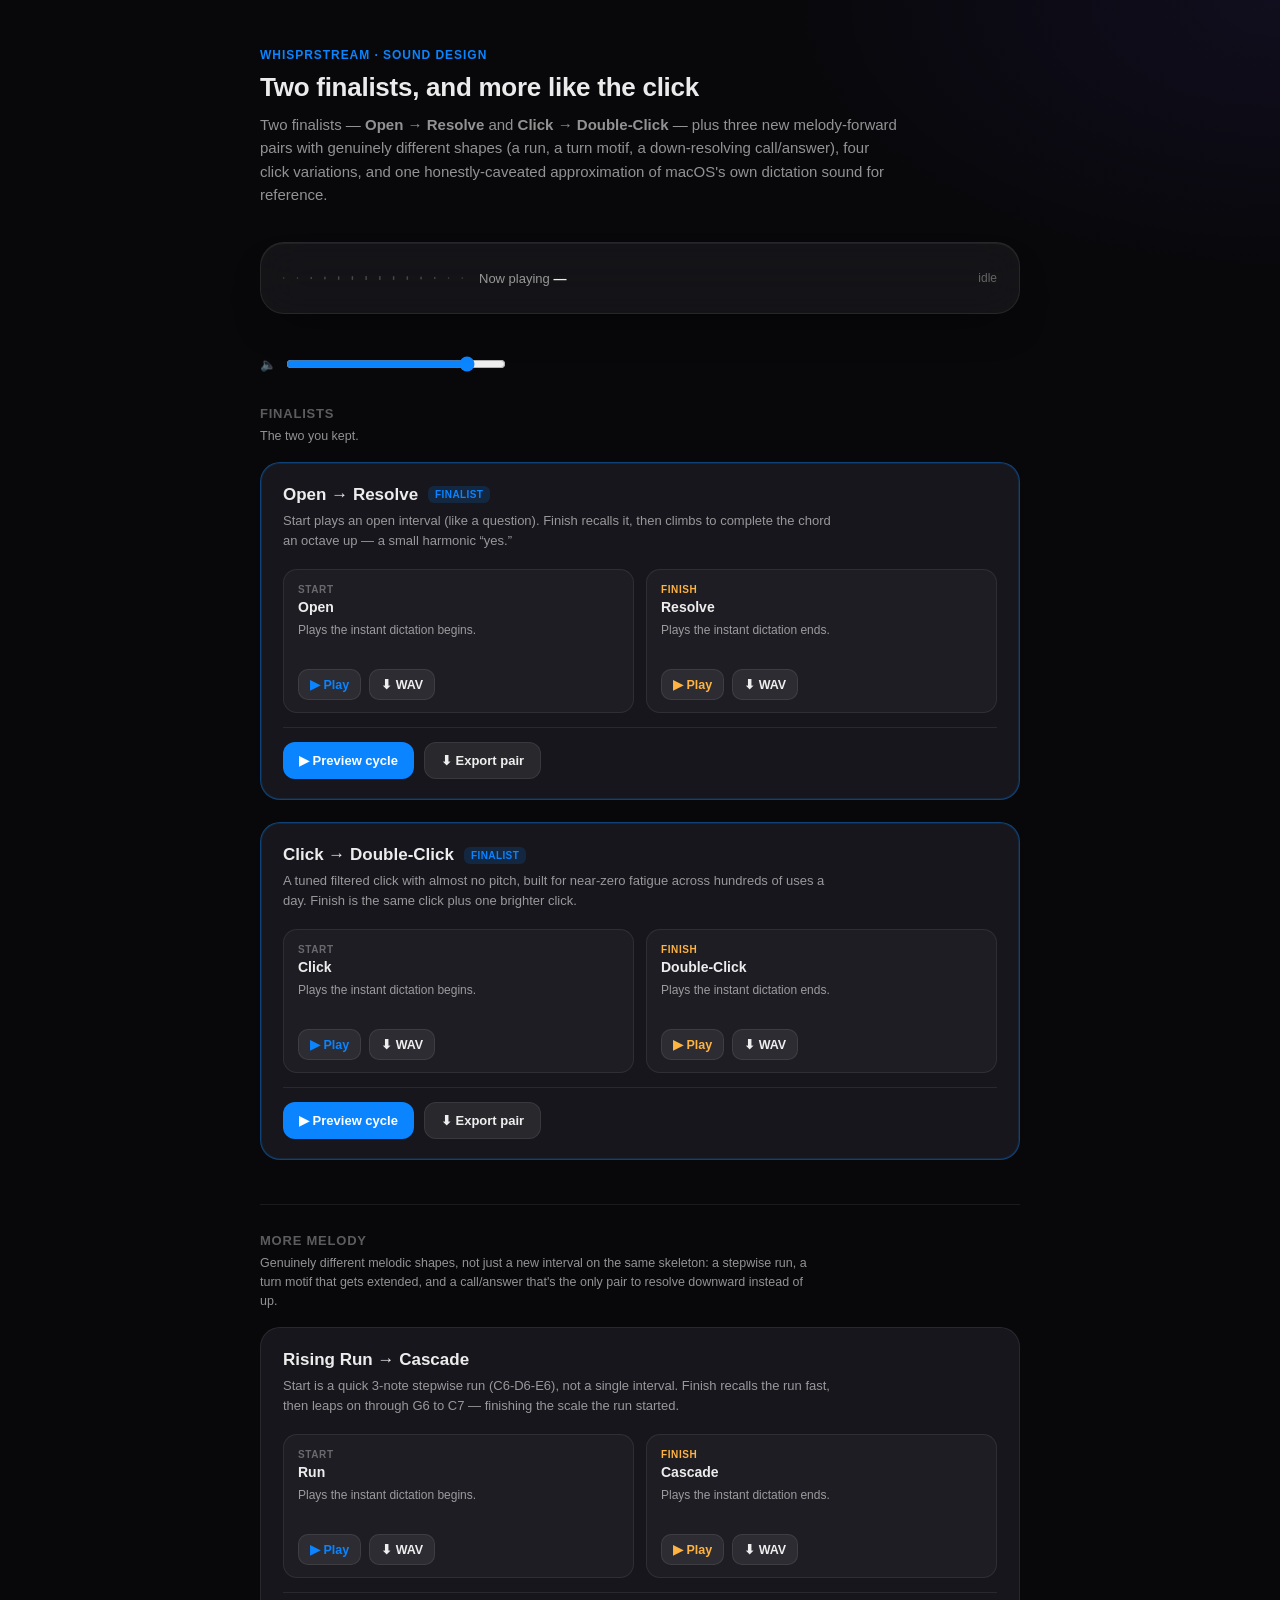
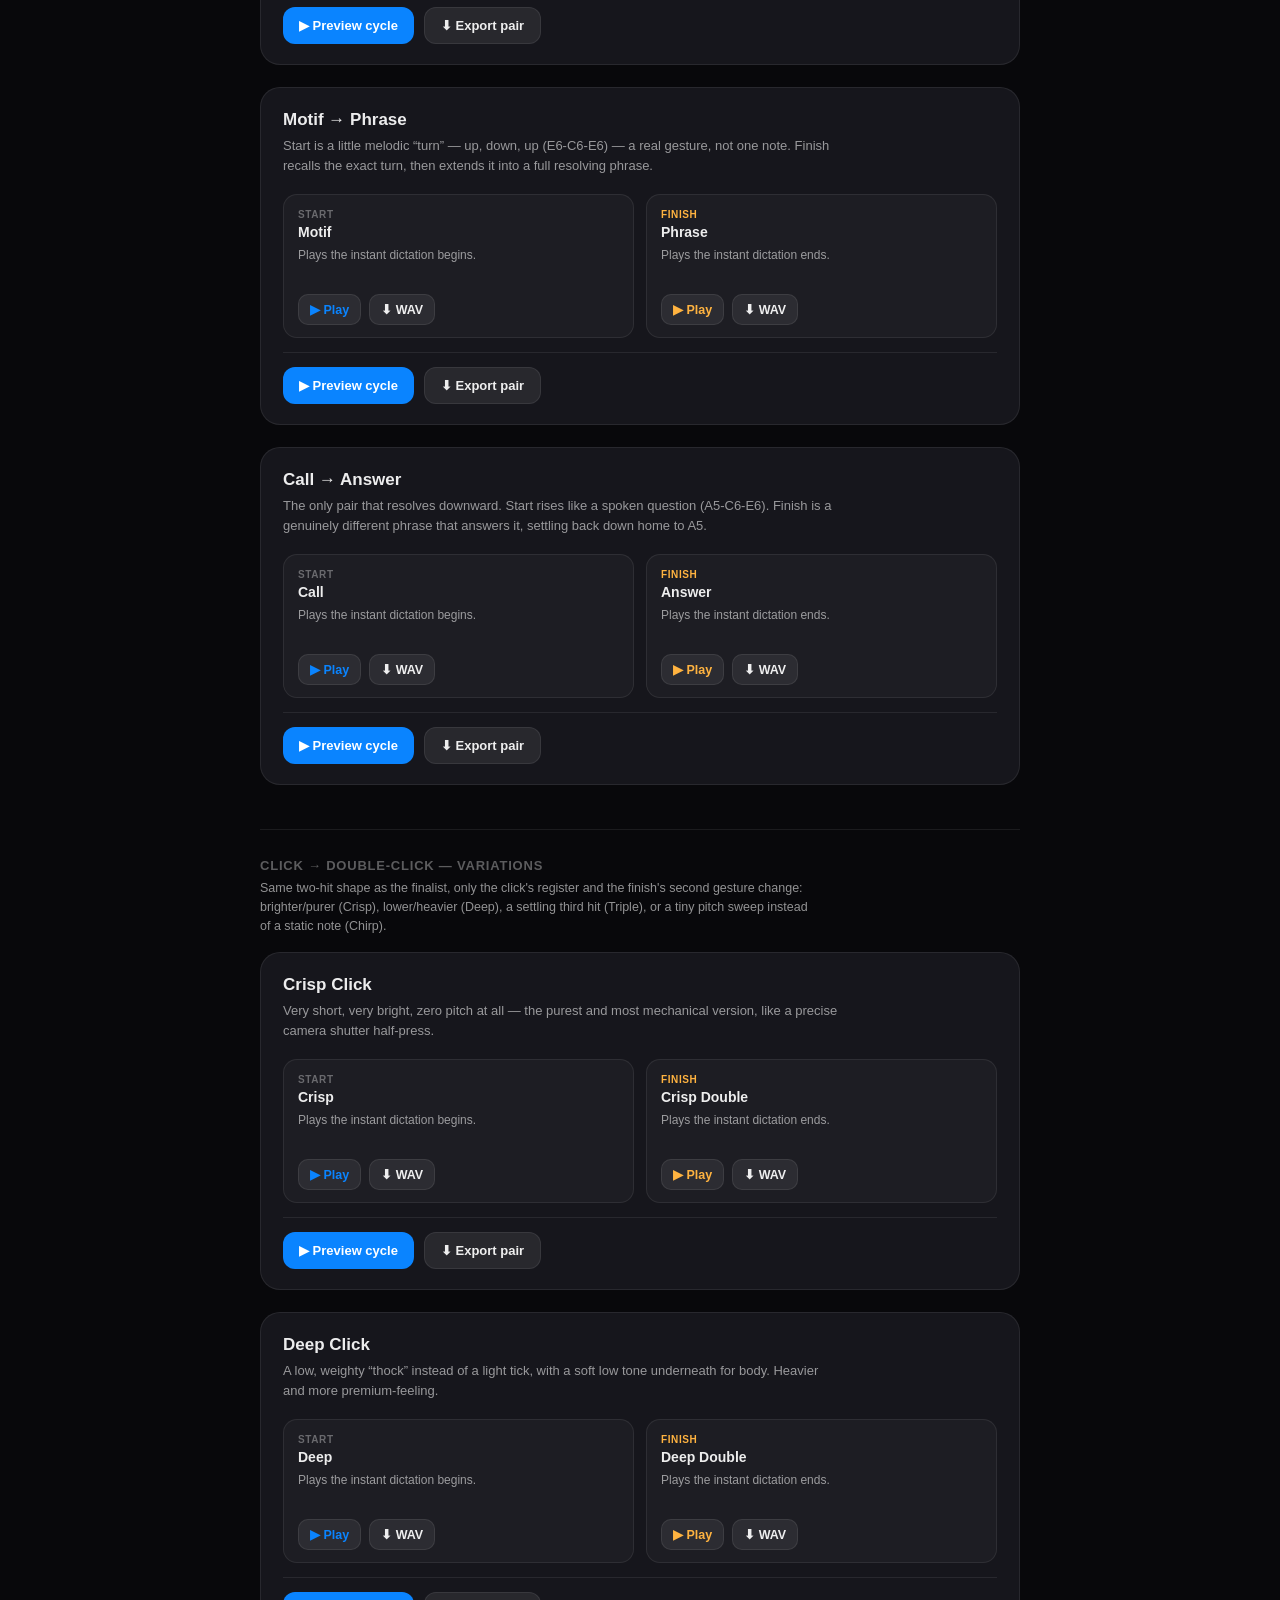
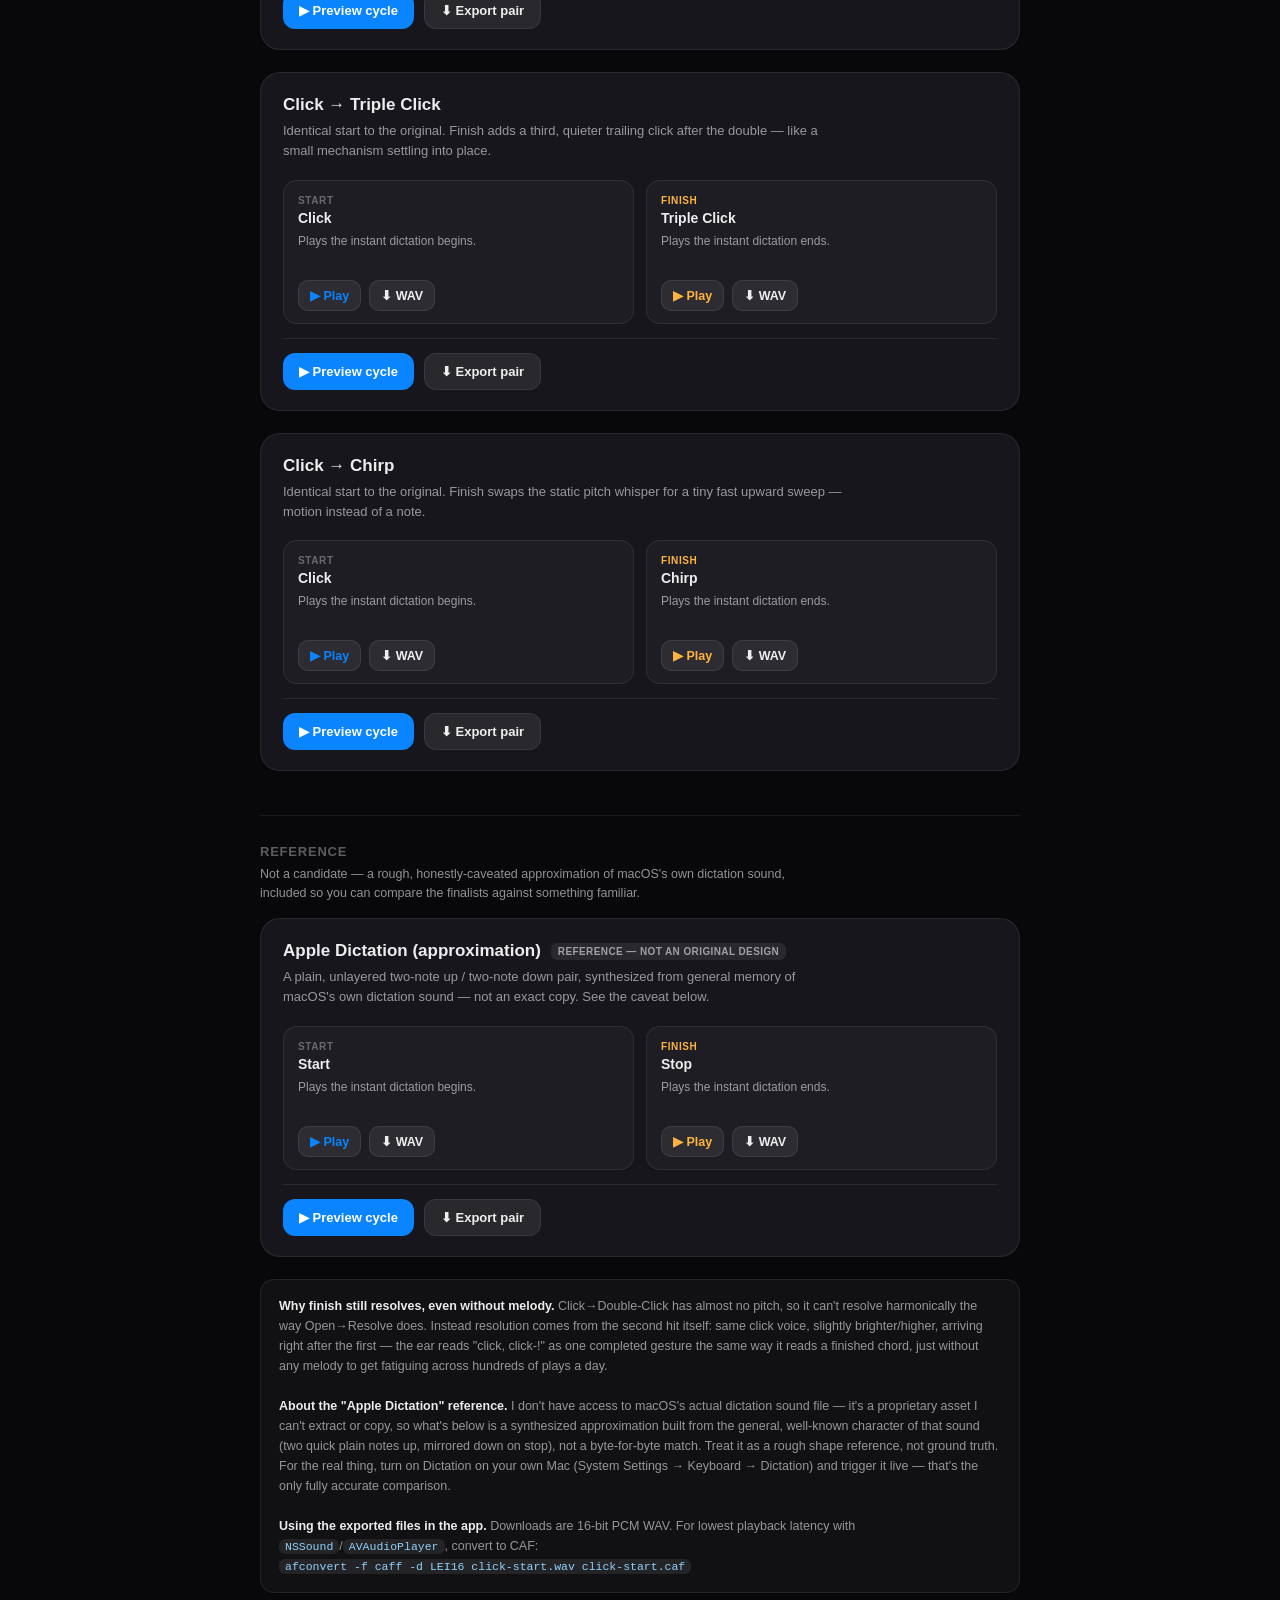
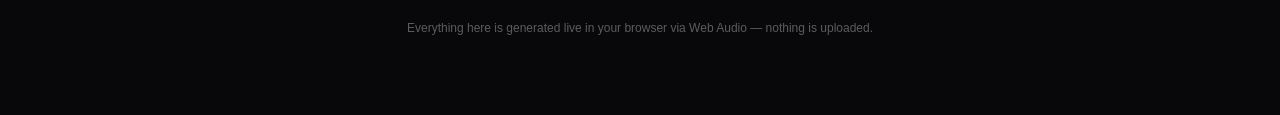
==== sound-design/index.html @ 836471ca "Initial commit of whispr-stream Excludes personal voice samples (sample.wav, jargon.wav), ASR model " ====
<!DOCTYPE html>
<html lang="en">
<head>
<meta charset="UTF-8">
<meta name="viewport" content="width=device-width, initial-scale=1.0">
<title>WhisprStream — Dictation Sound Effects</title>
<style>
  :root{
    --accent:#0A84FF;
    --accent-soft: rgba(10,132,255,0.16);
    --gold:#ffb340;
    --bg-0:#08080b;
    --card:#16161c;
    --card-hover:#1c1c24;
    --border: rgba(255,255,255,0.08);
    --text-0: rgba(255,255,255,0.92);
    --text-1: rgba(255,255,255,0.56);
    --text-2: rgba(255,255,255,0.34);
  }
  *{box-sizing:border-box;}
  html,body{margin:0;padding:0;}
  body{
    min-height:100vh;
    background:
      radial-gradient(1200px 600px at 20% -10%, rgba(10,132,255,0.10), transparent 60%),
      radial-gradient(900px 500px at 100% 0%, rgba(120,80,255,0.08), transparent 55%),
      var(--bg-0);
    color:var(--text-0);
    font-family: -apple-system, BlinkMacSystemFont, "SF Pro Rounded", "SF Pro Display", "Segoe UI", sans-serif;
    padding: 48px 24px 80px;
  }
  .wrap{ max-width: 760px; margin: 0 auto; }

  header{ margin-bottom: 36px; }
  .eyebrow{
    font-size:12px; font-weight:600; letter-spacing:0.08em; text-transform:uppercase;
    color:var(--accent); margin-bottom:10px;
  }
  h1{ font-size:26px; font-weight:700; margin:0 0 10px; letter-spacing:-0.01em; }
  p.lede{ color:var(--text-1); font-size:15px; line-height:1.55; max-width:640px; margin:0; }

  .hud{
    display:flex; align-items:center; gap:16px;
    background: rgba(255,255,255,0.05);
    backdrop-filter: blur(20px) saturate(1.4);
    -webkit-backdrop-filter: blur(20px) saturate(1.4);
    border:0.5px solid var(--border);
    border-radius:24px;
    padding: 18px 22px;
    margin: 28px 0 40px;
    box-shadow: 0 1px 0 rgba(255,255,255,0.06) inset, 0 20px 40px -20px rgba(0,0,0,0.6);
  }
  #viz{ display:block; width:180px; height:34px; flex-shrink:0; }
  .hud-label{ font-size:13px; color:var(--text-1); }
  .hud-label b{ color:var(--text-0); font-weight:600; }
  .hud-status{ margin-left:auto; font-size:12px; color:var(--text-2); font-variant-numeric: tabular-nums; }

  .vol{ display:flex; align-items:center; gap:8px; margin: 0 0 32px; color:var(--text-1); font-size:13px; }
  .vol input{ accent-color: var(--accent); flex:1; max-width:220px; }

  .pair{
    background:var(--card);
    border:1px solid var(--border);
    border-radius:20px;
    padding:22px 22px 20px;
    margin-bottom:22px;
  }
  .pair.recommended{ border-color: rgba(10,132,255,0.4); box-shadow: 0 0 0 1px rgba(10,132,255,0.15) inset; }
  .pair-head{ display:flex; align-items:center; gap:10px; margin-bottom:6px; }
  .pair-head h2{ font-size:17px; font-weight:700; margin:0; }
  .badge{
    font-size:10px; font-weight:700; letter-spacing:.04em; text-transform:uppercase;
    color:var(--accent); background:var(--accent-soft); border-radius:6px; padding:3px 7px;
  }
  .badge.muted{ color:var(--text-1); background: rgba(255,255,255,0.08); }
  .pair-desc{ font-size:13px; color:var(--text-1); line-height:1.55; margin:0 0 18px; max-width:560px; }

  .group-head{ margin:8px 0 16px; }
  .group-head:not(:first-child){ margin-top:44px; padding-top:28px; border-top:0.5px solid var(--border); }
  .group-head h2{ font-size:13px; font-weight:700; letter-spacing:.06em; text-transform:uppercase; color:var(--text-2); margin:0 0 6px; }
  .group-head p{ font-size:12.5px; color:var(--text-1); line-height:1.5; margin:0; max-width:560px; }

  .halves{ display:grid; grid-template-columns: 1fr 1fr; gap:12px; margin-bottom:14px; }
  @media (max-width: 560px){ .halves{ grid-template-columns: 1fr; } }
  .half{
    background: rgba(255,255,255,0.03);
    border:0.5px solid var(--border);
    border-radius:14px;
    padding:14px 14px 12px;
  }
  .half .tag{ font-size:10px; font-weight:700; letter-spacing:.06em; text-transform:uppercase; color:var(--text-2); margin-bottom:4px; }
  .half h3{ font-size:14px; margin:0 0 6px; font-weight:600; }
  .half p{ font-size:12px; color:var(--text-1); line-height:1.5; margin:0 0 12px; min-height:36px; }
  .half.finish .tag{ color: var(--gold); }

  button{ font-family:inherit; cursor:pointer; }
  .btn{
    display:inline-flex; align-items:center; gap:6px;
    background: rgba(255,255,255,0.07); color:var(--text-0);
    border:0.5px solid var(--border); border-radius:10px;
    font-size:12.5px; font-weight:600; padding:7px 11px;
  }
  .btn:hover{ background: rgba(255,255,255,0.12); }
  .btn.play{ color:var(--accent); }
  .half.finish .btn.play{ color: var(--gold); }
  .row{ display:flex; gap:8px; flex-wrap:wrap; }

  .pair-actions{ display:flex; gap:10px; padding-top:14px; border-top:0.5px solid var(--border); }
  .btn.big{
    background:var(--accent); color:#fff; border:none; padding:10px 16px; border-radius:12px; font-size:13px;
  }
  .btn.big:hover{ filter:brightness(1.08); }
  .btn.big.secondary{ background: rgba(255,255,255,0.08); color:var(--text-0); border:0.5px solid var(--border); }

  .note{
    margin-top:20px; padding:16px 18px; border-radius:14px;
    background: rgba(255,255,255,0.04); border:0.5px solid var(--border);
    font-size:12.5px; color:var(--text-1); line-height:1.6;
  }
  .note b{ color:var(--text-0); }
  code{
    background: rgba(255,255,255,0.08); padding:1px 6px; border-radius:6px;
    font-size:11.5px; color:#8fd1ff; font-family: ui-monospace, "SF Mono", Menlo, monospace;
  }
  footer{ margin-top:28px; text-align:center; color:var(--text-2); font-size:12px; }
</style>
</head>
<body>
<div class="wrap">

  <header>
    <div class="eyebrow">WhisprStream · Sound Design</div>
    <h1>Two finalists, and more like the click</h1>
    <p class="lede">
      Two finalists — <b>Open → Resolve</b> and <b>Click → Double‑Click</b> — plus three new
      melody‑forward pairs with genuinely different shapes (a run, a turn motif, a down‑resolving
      call/answer), four click variations, and one honestly‑caveated approximation of macOS's own
      dictation sound for reference.
    </p>
  </header>

  <div class="hud">
    <canvas id="viz" width="360" height="68"></canvas>
    <div class="hud-label">Now playing <b id="nowPlaying">—</b></div>
    <div class="hud-status" id="status">idle</div>
  </div>

  <div class="vol">🔈 <input type="range" id="volume" min="0" max="1" step="0.01" value="0.85"></div>

  <div id="pairs"></div>

  <div class="note">
    <b>Why finish still resolves, even without melody.</b> Click→Double‑Click has almost no
    pitch, so it can't resolve harmonically the way Open→Resolve does. Instead resolution comes
    from the second hit itself: same click voice, slightly brighter/higher, arriving right after
    the first — the ear reads "click, click‑!" as one completed gesture the same way it reads a
    finished chord, just without any melody to get fatiguing across hundreds of plays a day.
    <br><br>
    <b>About the "Apple Dictation" reference.</b> I don't have access to macOS's actual
    dictation sound file — it's a proprietary asset I can't extract or copy, so what's below is
    a synthesized approximation built from the general, well‑known character of that sound
    (two quick plain notes up, mirrored down on stop), not a byte‑for‑byte match. Treat it as a
    rough shape reference, not ground truth. For the real thing, turn on Dictation on your own
    Mac (System Settings → Keyboard → Dictation) and trigger it live — that's the only fully
    accurate comparison.
    <br><br>
    <b>Using the exported files in the app.</b> Downloads are 16‑bit PCM WAV. For lowest
    playback latency with <code>NSSound</code>/<code>AVAudioPlayer</code>, convert to CAF:
    <br>
    <code>afconvert -f caff -d LEI16 click-start.wav click-start.caf</code>
  </div>

  <footer>Everything here is generated live in your browser via Web Audio — nothing is uploaded.</footer>
</div>

<script>
(() => {
  "use strict";

  // ---------------------------------------------------------------------
  // Synthesis primitives
  // ---------------------------------------------------------------------

  function tick(ctx, dest, { start, dur = 0.009, peak = 0.1, freq = 5000, q = 0.6 }) {
    const n = Math.max(1, Math.ceil(ctx.sampleRate * dur));
    const buf = ctx.createBuffer(1, n, ctx.sampleRate);
    const d = buf.getChannelData(0);
    for (let i = 0; i < n; i++) d[i] = Math.random() * 2 - 1;
    const src = ctx.createBufferSource();
    src.buffer = buf;
    const bp = ctx.createBiquadFilter();
    bp.type = "bandpass";
    bp.frequency.value = freq;
    bp.Q.value = q;
    const g = ctx.createGain();
    g.gain.setValueAtTime(peak, start);
    g.gain.exponentialRampToValueAtTime(0.0001, start + dur);
    src.connect(bp).connect(g).connect(dest);
    src.start(start);
  }

  function tone(ctx, dest, { freq, start, dur, type = "sine", peak = 0.28, attack = 0.004, detuneCents = 0 }) {
    const osc = ctx.createOscillator();
    osc.type = type;
    osc.frequency.setValueAtTime(freq, start);
    if (detuneCents) osc.detune.setValueAtTime(detuneCents, start);
    const g = ctx.createGain();
    g.gain.setValueAtTime(0, start);
    g.gain.linearRampToValueAtTime(peak, start + attack);
    g.gain.exponentialRampToValueAtTime(0.0001, start + dur);
    osc.connect(g).connect(dest);
    osc.start(start);
    osc.stop(start + dur + 0.05);
  }

  function pitchTone(ctx, dest, { f0, f1, start, dur, type = "sine", peak = 0.3, attack = 0.003 }) {
    const osc = ctx.createOscillator();
    osc.type = type;
    osc.frequency.setValueAtTime(f0, start);
    osc.frequency.exponentialRampToValueAtTime(Math.max(f1, 1), start + dur * 0.85);
    const g = ctx.createGain();
    g.gain.setValueAtTime(0, start);
    g.gain.linearRampToValueAtTime(peak, start + attack);
    g.gain.exponentialRampToValueAtTime(0.0001, start + dur);
    osc.connect(g).connect(dest);
    osc.start(start);
    osc.stop(start + dur + 0.05);
  }

  // A quiet, longer-decaying detuned twin of a note = "bloom" (no reverb, stays clean).
  function bloom(ctx, dest, { freq, start, dur, peak = 0.06 }) {
    tone(ctx, dest, { freq, start, dur, type: "sine", peak, attack: 0.02, detuneCents: 7 });
    tone(ctx, dest, { freq, start: start + 0.01, dur: dur * 0.8, type: "sine", peak: peak * 0.7, attack: 0.02, detuneCents: -6 });
  }

  // A very quiet high octave partial = "twinkle."
  function twinkle(ctx, dest, { freq, start, dur = 0.09, peak = 0.035 }) {
    tone(ctx, dest, { freq: freq * 2, start, dur, type: "sine", peak, attack: 0.003 });
  }

  // Notes (equal temperament)
  const N = {
    A4: 440.0, C5: 523.25, A5: 880.0,
    C6: 1046.5, D6: 1174.66, E6: 1318.51, G6: 1567.98,
    C7: 2093.0,
  };

  // ---------------------------------------------------------------------
  // Finalist 1 — "Open / Resolve": start plays an open major 3rd (C6→E6),
  // finish reuses the same tick + recalls E6, then resolves up through
  // G6 to C7 (completing the triad an octave up) with bloom + twinkle.
  // ---------------------------------------------------------------------

  function buildOpenStart(ctx, dest, t0) {
    tick(ctx, dest, { start: t0, peak: 0.08, freq: 6500, dur: 0.006 });
    tone(ctx, dest, { freq: N.C6, start: t0, dur: 0.07, type: "triangle", peak: 0.22 });
    tone(ctx, dest, { freq: N.E6, start: t0 + 0.048, dur: 0.13, type: "sine", peak: 0.30 });
    tone(ctx, dest, { freq: N.E6 * 2, start: t0 + 0.05, dur: 0.09, type: "sine", peak: 0.04 });
  }

  function buildResolveFinish(ctx, dest, t0) {
    tick(ctx, dest, { start: t0, peak: 0.08, freq: 6500, dur: 0.006 }); // same voice as start
    tone(ctx, dest, { freq: N.E6, start: t0, dur: 0.06, type: "triangle", peak: 0.17 }); // recalls the open note
    tone(ctx, dest, { freq: N.G6, start: t0 + 0.04, dur: 0.09, type: "sine", peak: 0.25 });
    tone(ctx, dest, { freq: N.C7, start: t0 + 0.08, dur: 0.22, type: "sine", peak: 0.32 }); // resolves up an octave
    tone(ctx, dest, { freq: N.C5, start: t0 + 0.075, dur: 0.28, type: "sine", peak: 0.05, attack: 0.02 }); // warmth under the chord
    bloom(ctx, dest, { freq: N.C7, start: t0 + 0.095, dur: 0.34, peak: 0.06 });
    twinkle(ctx, dest, { freq: N.C7, start: t0 + 0.1, dur: 0.1 });
  }

  // ---------------------------------------------------------------------
  // Three more melody-forward pairs. Unlike the earlier interval-only
  // variations, each of these has a genuinely different melodic shape —
  // a stepwise run, a turn motif, and an up-then-down call/answer — not
  // just a different opening interval on the same skeleton.
  // ---------------------------------------------------------------------

  // Rising Run → Cascade: start is a quick 3-note stepwise run (C6-D6-E6).
  // Finish recalls the run fast, then leaps on further through G6 to C7 —
  // effectively finishing the scale started by the run.
  function buildRunStart(ctx, dest, t0) {
    tick(ctx, dest, { start: t0, peak: 0.08, freq: 6500, dur: 0.006 });
    tone(ctx, dest, { freq: N.C6, start: t0, dur: 0.05, type: "triangle", peak: 0.20 });
    tone(ctx, dest, { freq: N.D6, start: t0 + 0.035, dur: 0.05, type: "triangle", peak: 0.22 });
    tone(ctx, dest, { freq: N.E6, start: t0 + 0.07, dur: 0.10, type: "sine", peak: 0.28 });
    tone(ctx, dest, { freq: N.E6 * 2, start: t0 + 0.072, dur: 0.08, type: "sine", peak: 0.04 });
  }
  function buildCascadeFinish(ctx, dest, t0) {
    tick(ctx, dest, { start: t0, peak: 0.08, freq: 6500, dur: 0.006 }); // same voice as start
    tone(ctx, dest, { freq: N.C6, start: t0, dur: 0.045, type: "triangle", peak: 0.14 }); // fast recall of the run
    tone(ctx, dest, { freq: N.D6, start: t0 + 0.03, dur: 0.045, type: "triangle", peak: 0.16 });
    tone(ctx, dest, { freq: N.E6, start: t0 + 0.06, dur: 0.06, type: "sine", peak: 0.20 });
    tone(ctx, dest, { freq: N.G6, start: t0 + 0.10, dur: 0.09, type: "sine", peak: 0.26 });
    tone(ctx, dest, { freq: N.C7, start: t0 + 0.15, dur: 0.22, type: "sine", peak: 0.32 }); // finishes the scale, an octave up
    tone(ctx, dest, { freq: N.C5, start: t0 + 0.145, dur: 0.28, type: "sine", peak: 0.05, attack: 0.02 });
    bloom(ctx, dest, { freq: N.C7, start: t0 + 0.165, dur: 0.34, peak: 0.06 });
    twinkle(ctx, dest, { freq: N.C7, start: t0 + 0.17, dur: 0.1 });
  }

  // Motif → Phrase: start is a little "turn" — up, down, up (E6-C6-E6) —
  // a real melodic gesture rather than a single interval. Finish recalls
  // the exact turn, then extends it into a full resolving phrase.
  function buildMotifStart(ctx, dest, t0) {
    tick(ctx, dest, { start: t0, peak: 0.08, freq: 6500, dur: 0.006 });
    tone(ctx, dest, { freq: N.E6, start: t0, dur: 0.055, type: "triangle", peak: 0.22 });
    tone(ctx, dest, { freq: N.C6, start: t0 + 0.045, dur: 0.055, type: "triangle", peak: 0.20 });
    tone(ctx, dest, { freq: N.E6, start: t0 + 0.09, dur: 0.10, type: "sine", peak: 0.28 });
  }
  function buildPhraseFinish(ctx, dest, t0) {
    tick(ctx, dest, { start: t0, peak: 0.08, freq: 6500, dur: 0.006 }); // same voice as start
    tone(ctx, dest, { freq: N.E6, start: t0, dur: 0.045, type: "triangle", peak: 0.15 }); // fast recall of the turn
    tone(ctx, dest, { freq: N.C6, start: t0 + 0.035, dur: 0.045, type: "triangle", peak: 0.14 });
    tone(ctx, dest, { freq: N.E6, start: t0 + 0.07, dur: 0.06, type: "sine", peak: 0.20 });
    tone(ctx, dest, { freq: N.G6, start: t0 + 0.11, dur: 0.09, type: "sine", peak: 0.26 }); // the extension
    tone(ctx, dest, { freq: N.C7, start: t0 + 0.16, dur: 0.22, type: "sine", peak: 0.32 }); // resolves up
    tone(ctx, dest, { freq: N.C5, start: t0 + 0.155, dur: 0.28, type: "sine", peak: 0.05, attack: 0.02 });
    bloom(ctx, dest, { freq: N.C7, start: t0 + 0.175, dur: 0.34, peak: 0.06 });
    twinkle(ctx, dest, { freq: N.C7, start: t0 + 0.18, dur: 0.1 });
  }

  // Call → Answer: the only pair that resolves *down*. Start rises,
  // unresolved, like a spoken question (A5-C6-E6). Finish is a genuinely
  // different phrase that answers it, settling back down to A5 — a real
  // two-part melodic exchange rather than one phrase extended upward.
  function buildCallStart(ctx, dest, t0) {
    tick(ctx, dest, { start: t0, peak: 0.08, freq: 6500, dur: 0.006 });
    tone(ctx, dest, { freq: N.A5, start: t0, dur: 0.06, type: "triangle", peak: 0.20 });
    tone(ctx, dest, { freq: N.C6, start: t0 + 0.05, dur: 0.06, type: "triangle", peak: 0.22 });
    tone(ctx, dest, { freq: N.E6, start: t0 + 0.10, dur: 0.12, type: "sine", peak: 0.28 });
    tone(ctx, dest, { freq: N.E6 * 2, start: t0 + 0.102, dur: 0.08, type: "sine", peak: 0.04 });
  }
  function buildAnswerFinish(ctx, dest, t0) {
    tick(ctx, dest, { start: t0, peak: 0.08, freq: 6500, dur: 0.006 }); // same voice as start
    tone(ctx, dest, { freq: N.E6, start: t0, dur: 0.06, type: "triangle", peak: 0.16 }); // recalls where the call ended
    tone(ctx, dest, { freq: N.D6, start: t0 + 0.05, dur: 0.08, type: "sine", peak: 0.22 });
    tone(ctx, dest, { freq: N.C6, start: t0 + 0.10, dur: 0.09, type: "sine", peak: 0.24 });
    tone(ctx, dest, { freq: N.A5, start: t0 + 0.16, dur: 0.24, type: "sine", peak: 0.30 }); // settles back down, home
    tone(ctx, dest, { freq: N.A4, start: t0 + 0.15, dur: 0.30, type: "sine", peak: 0.05, attack: 0.02 }); // warmth under the answer
    bloom(ctx, dest, { freq: N.A5, start: t0 + 0.18, dur: 0.32, peak: 0.055 });
    twinkle(ctx, dest, { freq: N.A5, start: t0 + 0.185, dur: 0.1 });
  }

  // ---------------------------------------------------------------------
  // Finalist 2 — "Click / Double‑Click": the deliberately un‑musical
  // option. A tuned filtered click with almost no pitch, built for
  // near‑zero fatigue across hundreds of plays a day. Finish is the same
  // click plus one slightly brighter click and a whisper of pitch.
  // ---------------------------------------------------------------------

  function buildClickStart(ctx, dest, t0) {
    tick(ctx, dest, { start: t0, peak: 0.16, freq: 3800, dur: 0.012, q: 1.2 });
    tone(ctx, dest, { freq: 700, start: t0, dur: 0.03, type: "sine", peak: 0.08, attack: 0.001 });
  }

  function buildDoubleClickFinish(ctx, dest, t0) {
    tick(ctx, dest, { start: t0, peak: 0.16, freq: 3800, dur: 0.012, q: 1.2 }); // same click voice
    tone(ctx, dest, { freq: 700, start: t0, dur: 0.03, type: "sine", peak: 0.08, attack: 0.001 });
    tick(ctx, dest, { start: t0 + 0.07, peak: 0.14, freq: 5200, dur: 0.012, q: 1.2 }); // second, brighter click
    tone(ctx, dest, { freq: N.C6, start: t0 + 0.07, dur: 0.09, type: "sine", peak: 0.13, attack: 0.002 }); // subtle resolve
  }

  // ---------------------------------------------------------------------
  // Four variations on Click/Double-Click: same two-hit shape (tick,
  // then a second brighter tick shortly after), only the click's
  // register and the finish's second gesture change.
  // ---------------------------------------------------------------------

  // Crisp — very short, very bright, zero pitch at all: the purest,
  // most "mechanical" version, like a precise camera shutter half-press.
  function buildCrispStart(ctx, dest, t0) {
    tick(ctx, dest, { start: t0, peak: 0.18, freq: 7000, dur: 0.007, q: 1.8 });
  }
  function buildCrispFinish(ctx, dest, t0) {
    tick(ctx, dest, { start: t0, peak: 0.18, freq: 7000, dur: 0.007, q: 1.8 }); // same voice as start
    tick(ctx, dest, { start: t0 + 0.06, peak: 0.16, freq: 8500, dur: 0.007, q: 1.8 }); // brighter second hit
  }

  // Deep — low, weighty "thock" instead of a light tick, with a soft
  // low tone underneath for body. Feels heavier/more premium.
  function buildDeepStart(ctx, dest, t0) {
    tick(ctx, dest, { start: t0, peak: 0.18, freq: 1800, dur: 0.014, q: 1.0 });
    tone(ctx, dest, { freq: 220, start: t0, dur: 0.05, type: "sine", peak: 0.09, attack: 0.002 });
  }
  function buildDeepFinish(ctx, dest, t0) {
    tick(ctx, dest, { start: t0, peak: 0.18, freq: 1800, dur: 0.014, q: 1.0 }); // same voice as start
    tone(ctx, dest, { freq: 220, start: t0, dur: 0.05, type: "sine", peak: 0.09, attack: 0.002 });
    tick(ctx, dest, { start: t0 + 0.08, peak: 0.16, freq: 2400, dur: 0.014, q: 1.0 });
    tone(ctx, dest, { freq: 330, start: t0 + 0.08, dur: 0.08, type: "sine", peak: 0.10, attack: 0.002 });
  }

  // Triple — the original click voice, but finish adds a third, quieter
  // trailing tick, like a small mechanism settling into place.
  function buildTripleFinish(ctx, dest, t0) {
    tick(ctx, dest, { start: t0, peak: 0.16, freq: 3800, dur: 0.012, q: 1.2 }); // same voice as start
    tone(ctx, dest, { freq: 700, start: t0, dur: 0.03, type: "sine", peak: 0.08, attack: 0.001 });
    tick(ctx, dest, { start: t0 + 0.07, peak: 0.14, freq: 5200, dur: 0.012, q: 1.2 });
    tone(ctx, dest, { freq: N.C6, start: t0 + 0.07, dur: 0.09, type: "sine", peak: 0.13, attack: 0.002 });
    tick(ctx, dest, { start: t0 + 0.13, peak: 0.09, freq: 6200, dur: 0.01, q: 1.2 }); // quiet trailing click
  }

  // Chirp — the original click voice, but the finish's whisper-of-pitch
  // becomes a tiny fast upward sweep instead of a static note: motion,
  // not melody.
  function buildChirpFinish(ctx, dest, t0) {
    tick(ctx, dest, { start: t0, peak: 0.16, freq: 3800, dur: 0.012, q: 1.2 }); // same voice as start
    tone(ctx, dest, { freq: 700, start: t0, dur: 0.03, type: "sine", peak: 0.08, attack: 0.001 });
    tick(ctx, dest, { start: t0 + 0.07, peak: 0.14, freq: 5200, dur: 0.012, q: 1.2 });
    pitchTone(ctx, dest, { f0: 900, f1: 1700, start: t0 + 0.07, dur: 0.06, peak: 0.13, attack: 0.002 });
  }

  // ---------------------------------------------------------------------
  // "Apple Dictation" reference — a synthesized approximation, not an
  // extracted copy (see the caveat in the notes section). Deliberately
  // plainer than every option above: two quick plain sine notes up, no
  // tick, no bloom, no shimmer. Finish just plays the same two notes in
  // reverse.
  // ---------------------------------------------------------------------

  function buildAppleStart(ctx, dest, t0) {
    tone(ctx, dest, { freq: 659.25, start: t0, dur: 0.09, type: "sine", peak: 0.26, attack: 0.006 }); // E5
    tone(ctx, dest, { freq: 880.0, start: t0 + 0.075, dur: 0.13, type: "sine", peak: 0.28, attack: 0.006 }); // A5
  }

  function buildAppleFinish(ctx, dest, t0) {
    tone(ctx, dest, { freq: 880.0, start: t0, dur: 0.09, type: "sine", peak: 0.26, attack: 0.006 }); // A5
    tone(ctx, dest, { freq: 659.25, start: t0 + 0.075, dur: 0.15, type: "sine", peak: 0.24, attack: 0.006 }); // E5
  }

  const PAIRS = {
    openResolve: {
      title: "Open → Resolve",
      desc: "Start plays an open interval (like a question). Finish recalls it, then climbs to complete the chord an octave up — a small harmonic “yes.”",
      recommended: true,
      badge: { text: "Finalist" },
      start: { title: "Open", build: buildOpenStart, duration: 0.22 },
      finish: { title: "Resolve", build: buildResolveFinish, duration: 0.55 },
    },
    clickDouble: {
      title: "Click → Double‑Click",
      desc: "A tuned filtered click with almost no pitch, built for near‑zero fatigue across hundreds of uses a day. Finish is the same click plus one brighter click.",
      recommended: true,
      badge: { text: "Finalist" },
      start: { title: "Click", build: buildClickStart, duration: 0.05 },
      finish: { title: "Double‑Click", build: buildDoubleClickFinish, duration: 0.2 },
    },
    risingRun: {
      title: "Rising Run → Cascade",
      desc: "Start is a quick 3-note stepwise run (C6‑D6‑E6), not a single interval. Finish recalls the run fast, then leaps on through G6 to C7 — finishing the scale the run started.",
      recommended: false,
      start: { title: "Run", build: buildRunStart, duration: 0.19 },
      finish: { title: "Cascade", build: buildCascadeFinish, duration: 0.55 },
    },
    motifPhrase: {
      title: "Motif → Phrase",
      desc: "Start is a little melodic “turn” — up, down, up (E6‑C6‑E6) — a real gesture, not one note. Finish recalls the exact turn, then extends it into a full resolving phrase.",
      recommended: false,
      start: { title: "Motif", build: buildMotifStart, duration: 0.21 },
      finish: { title: "Phrase", build: buildPhraseFinish, duration: 0.56 },
    },
    callAnswer: {
      title: "Call → Answer",
      desc: "The only pair that resolves downward. Start rises like a spoken question (A5‑C6‑E6). Finish is a genuinely different phrase that answers it, settling back down home to A5.",
      recommended: false,
      start: { title: "Call", build: buildCallStart, duration: 0.24 },
      finish: { title: "Answer", build: buildAnswerFinish, duration: 0.55 },
    },
    crispClick: {
      title: "Crisp Click",
      desc: "Very short, very bright, zero pitch at all — the purest and most mechanical version, like a precise camera shutter half-press.",
      recommended: false,
      start: { title: "Crisp", build: buildCrispStart, duration: 0.03 },
      finish: { title: "Crisp Double", build: buildCrispFinish, duration: 0.09 },
    },
    deepClick: {
      title: "Deep Click",
      desc: "A low, weighty “thock” instead of a light tick, with a soft low tone underneath for body. Heavier and more premium-feeling.",
      recommended: false,
      start: { title: "Deep", build: buildDeepStart, duration: 0.07 },
      finish: { title: "Deep Double", build: buildDeepFinish, duration: 0.18 },
    },
    tripleClick: {
      title: "Click → Triple Click",
      desc: "Identical start to the original. Finish adds a third, quieter trailing click after the double — like a small mechanism settling into place.",
      recommended: false,
      start: { title: "Click", build: buildClickStart, duration: 0.05 },
      finish: { title: "Triple Click", build: buildTripleFinish, duration: 0.16 },
    },
    chirpClick: {
      title: "Click → Chirp",
      desc: "Identical start to the original. Finish swaps the static pitch whisper for a tiny fast upward sweep — motion instead of a note.",
      recommended: false,
      start: { title: "Click", build: buildClickStart, duration: 0.05 },
      finish: { title: "Chirp", build: buildChirpFinish, duration: 0.15 },
    },
    appleReference: {
      title: "Apple Dictation (approximation)",
      desc: "A plain, unlayered two-note up / two-note down pair, synthesized from general memory of macOS's own dictation sound — not an exact copy. See the caveat below.",
      recommended: false,
      badge: { text: "Reference — not an original design", muted: true },
      start: { title: "Start", build: buildAppleStart, duration: 0.21 },
      finish: { title: "Stop", build: buildAppleFinish, duration: 0.24 },
    },
  };

  // ---------------------------------------------------------------------
  // Live playback engine
  // ---------------------------------------------------------------------

  let ctx = null, master = null, analyser = null;
  function ensureCtx() {
    if (ctx) return ctx;
    ctx = new (window.AudioContext || window.webkitAudioContext)();
    master = ctx.createGain();
    master.gain.value = parseFloat(volumeEl.value);
    const comp = ctx.createDynamicsCompressor();
    analyser = ctx.createAnalyser();
    analyser.fftSize = 512;
    master.connect(comp).connect(analyser).connect(ctx.destination);
    return ctx;
  }

  function playLive(build, title, duration) {
    ensureCtx();
    if (ctx.state === "suspended") ctx.resume();
    build(ctx, master, ctx.currentTime + 0.005);
    nowPlayingEl.textContent = title;
    statusEl.textContent = "playing";
    clearTimeout(playLive._t);
    playLive._t = setTimeout(() => { statusEl.textContent = "idle"; }, duration * 1000 + 120);
  }

  function playSequence(items) {
    ensureCtx();
    if (ctx.state === "suspended") ctx.resume();
    let t = ctx.currentTime + 0.05;
    items.forEach(({ build, title, duration }) => {
      const localT = t;
      setTimeout(() => { nowPlayingEl.textContent = title; statusEl.textContent = "playing"; }, Math.max(0, (localT - ctx.currentTime)) * 1000);
      build(ctx, master, localT);
      t += duration + 0.35;
    });
    setTimeout(() => { statusEl.textContent = "idle"; }, (t - ctx.currentTime) * 1000);
  }

  // ---------------------------------------------------------------------
  // Offline render + WAV export
  // ---------------------------------------------------------------------

  async function renderToBuffer(build, duration) {
    const sampleRate = 44100;
    const off = new OfflineAudioContext(1, Math.ceil(sampleRate * (duration + 0.15)), sampleRate);
    build(off, off.destination, 0.005);
    return off.startRendering();
  }

  function encodeWav(buffer) {
    const samples = buffer.getChannelData(0);
    const bytesPerSample = 2;
    const out = new ArrayBuffer(44 + samples.length * bytesPerSample);
    const view = new DataView(out);
    const writeStr = (off, str) => { for (let i = 0; i < str.length; i++) view.setUint8(off + i, str.charCodeAt(i)); };
    writeStr(0, "RIFF");
    view.setUint32(4, 36 + samples.length * bytesPerSample, true);
    writeStr(8, "WAVE");
    writeStr(12, "fmt ");
    view.setUint32(16, 16, true);
    view.setUint16(20, 1, true);
    view.setUint16(22, 1, true);
    view.setUint32(24, buffer.sampleRate, true);
    view.setUint32(28, buffer.sampleRate * bytesPerSample, true);
    view.setUint16(32, bytesPerSample, true);
    view.setUint16(34, 16, true);
    writeStr(36, "data");
    view.setUint32(40, samples.length * bytesPerSample, true);
    let off = 44;
    for (let i = 0; i < samples.length; i++, off += 2) {
      const v = Math.max(-1, Math.min(1, samples[i]));
      view.setInt16(off, v < 0 ? v * 0x8000 : v * 0x7fff, true);
    }
    return new Blob([view], { type: "audio/wav" });
  }

  function download(blob, filename) {
    const url = URL.createObjectURL(blob);
    const a = document.createElement("a");
    a.href = url;
    a.download = filename;
    document.body.appendChild(a);
    a.click();
    a.remove();
    setTimeout(() => URL.revokeObjectURL(url), 2000);
  }

  async function exportSound(build, duration, filename) {
    const buf = await renderToBuffer(build, duration);
    download(encodeWav(buf), filename);
  }

  // ---------------------------------------------------------------------
  // Visualizer
  // ---------------------------------------------------------------------

  const BARS = 14;
  const vizCanvas = document.getElementById("viz");
  const vctx = vizCanvas.getContext("2d");

  function drawViz() {
    requestAnimationFrame(drawViz);
    const w = vizCanvas.width, h = vizCanvas.height;
    vctx.clearRect(0, 0, w, h);
    let level = 0;
    if (analyser) {
      const data = new Uint8Array(analyser.fftSize);
      analyser.getByteTimeDomainData(data);
      let sum = 0;
      for (let i = 0; i < data.length; i++) { const v = (data[i] - 128) / 128; sum += v * v; }
      level = Math.sqrt(sum / data.length);
    }
    const barW = 3, gap = (w - BARS * barW) / (BARS - 1);
    for (let i = 0; i < BARS; i++) {
      const taper = Math.sin((Math.PI * (i + 0.5)) / BARS);
      const idle = 0.14;
      const amp = Math.min(1, idle + level * 3.2);
      const barH = Math.max(3, taper * amp * (h - 6));
      const x = i * (barW + gap);
      const y = (h - barH) / 2;
      vctx.fillStyle = level > 0.02 ? "#0A84FF" : "rgba(255,255,255,0.22)";
      vctx.beginPath();
      const r = barW / 2;
      vctx.moveTo(x, y + r);
      vctx.arcTo(x, y, x + r, y, r);
      vctx.arcTo(x + barW, y, x + barW, y + r, r);
      vctx.arcTo(x + barW, y + barH, x + barW - r, y + barH, r);
      vctx.arcTo(x, y + barH, x, y + barH - r, r);
      vctx.closePath();
      vctx.fill();
    }
  }

  // ---------------------------------------------------------------------
  // UI
  // ---------------------------------------------------------------------

  const pairsEl = document.getElementById("pairs");
  const nowPlayingEl = document.getElementById("nowPlaying");
  const statusEl = document.getElementById("status");
  const volumeEl = document.getElementById("volume");

  function fname(pairTitle, half) {
    return "whisprstream-" + pairTitle.toLowerCase().replace(/[^a-z0-9]+/g, "-") + "-" + half + ".wav";
  }

  function pairCard(key) {
    const p = PAIRS[key];
    const el = document.createElement("div");
    el.className = "pair" + (p.recommended ? " recommended" : "");
    el.innerHTML = `
      <div class="pair-head">
        <h2>${p.title}</h2>
        ${p.badge ? `<span class="badge${p.badge.muted ? " muted" : ""}">${p.badge.text}</span>` : ""}
      </div>
      <p class="pair-desc">${p.desc}</p>
      <div class="halves">
        <div class="half start">
          <div class="tag">Start</div>
          <h3>${p.start.title}</h3>
          <p>Plays the instant dictation begins.</p>
          <div class="row">
            <button class="btn play" data-action="play-start">▶ Play</button>
            <button class="btn" data-action="export-start">⬇ WAV</button>
          </div>
        </div>
        <div class="half finish">
          <div class="tag">Finish</div>
          <h3>${p.finish.title}</h3>
          <p>Plays the instant dictation ends.</p>
          <div class="row">
            <button class="btn play" data-action="play-finish">▶ Play</button>
            <button class="btn" data-action="export-finish">⬇ WAV</button>
          </div>
        </div>
      </div>
      <div class="pair-actions">
        <button class="btn big" data-action="preview">▶ Preview cycle</button>
        <button class="btn big secondary" data-action="export-both">⬇ Export pair</button>
      </div>
    `;
    el.addEventListener("click", (e) => {
      const action = e.target.closest("[data-action]")?.dataset.action;
      if (!action) return;
      if (action === "play-start") playLive(p.start.build, `${p.title} — ${p.start.title}`, p.start.duration);
      if (action === "play-finish") playLive(p.finish.build, `${p.title} — ${p.finish.title}`, p.finish.duration);
      if (action === "preview") playSequence([
        { build: p.start.build, title: `${p.title} — ${p.start.title}`, duration: p.start.duration },
        { build: p.finish.build, title: `${p.title} — ${p.finish.title}`, duration: p.finish.duration },
      ]);
      if (action === "export-start") exportSound(p.start.build, p.start.duration, fname(p.title, "start"));
      if (action === "export-finish") exportSound(p.finish.build, p.finish.duration, fname(p.title, "finish"));
      if (action === "export-both") {
        exportSound(p.start.build, p.start.duration, fname(p.title, "start"));
        exportSound(p.finish.build, p.finish.duration, fname(p.title, "finish"));
      }
    });
    return el;
  }

  function groupHeader(label, intro) {
    const el = document.createElement("div");
    el.className = "group-head";
    el.innerHTML = `<h2>${label}</h2><p>${intro}</p>`;
    return el;
  }

  const GROUPS = [
    {
      label: "Finalists",
      intro: "The two you kept.",
      pairs: ["openResolve", "clickDouble"],
    },
    {
      label: "More melody",
      intro: "Genuinely different melodic shapes, not just a new interval on the same skeleton: a stepwise run, a turn motif that gets extended, and a call/answer that's the only pair to resolve downward instead of up.",
      pairs: ["risingRun", "motifPhrase", "callAnswer"],
    },
    {
      label: "Click → Double‑Click — variations",
      intro: "Same two-hit shape as the finalist, only the click's register and the finish's second gesture change: brighter/purer (Crisp), lower/heavier (Deep), a settling third hit (Triple), or a tiny pitch sweep instead of a static note (Chirp).",
      pairs: ["crispClick", "deepClick", "tripleClick", "chirpClick"],
    },
    {
      label: "Reference",
      intro: "Not a candidate — a rough, honestly-caveated approximation of macOS's own dictation sound, included so you can compare the finalists against something familiar.",
      pairs: ["appleReference"],
    },
  ];

  GROUPS.forEach((g) => {
    pairsEl.appendChild(groupHeader(g.label, g.intro));
    g.pairs.forEach((key) => pairsEl.appendChild(pairCard(key)));
  });

  volumeEl.addEventListener("input", () => {
    if (master) master.gain.value = parseFloat(volumeEl.value);
  });

  drawViz();
})();
</script>
</body>
</html>
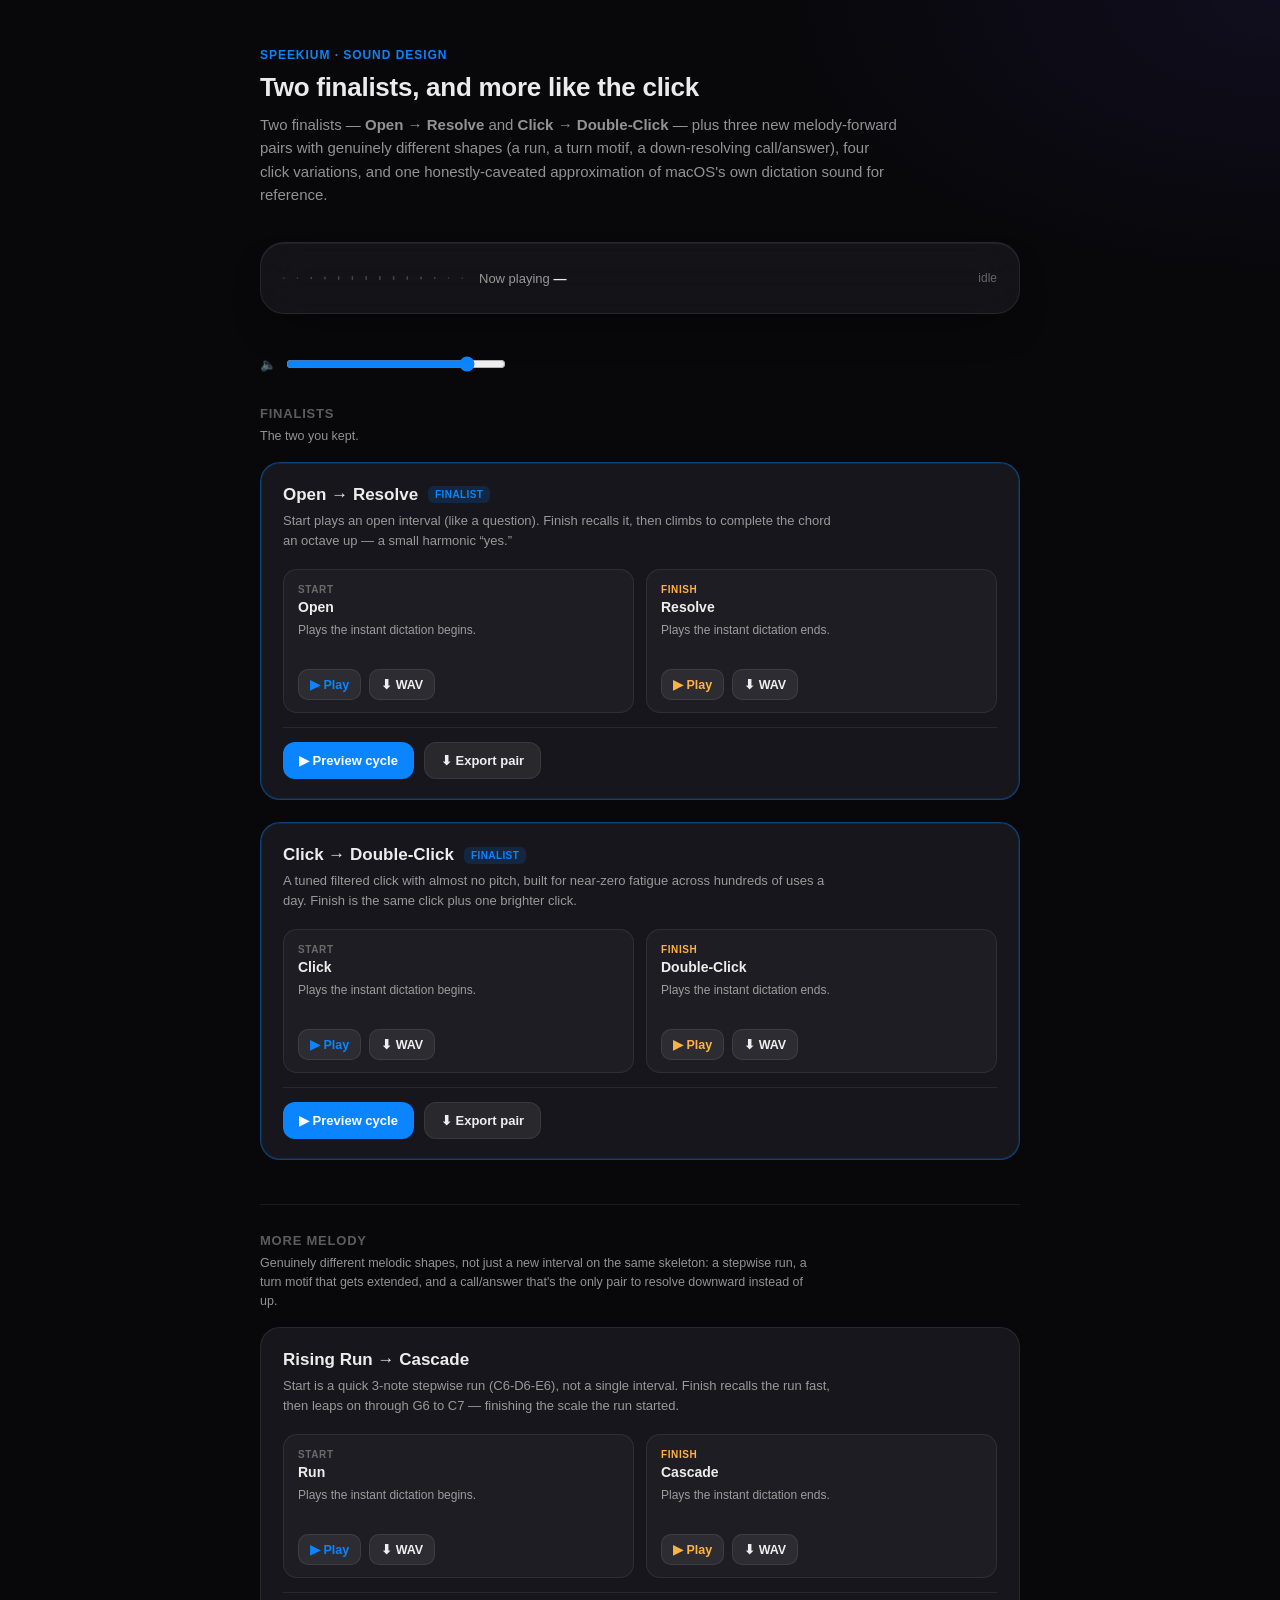
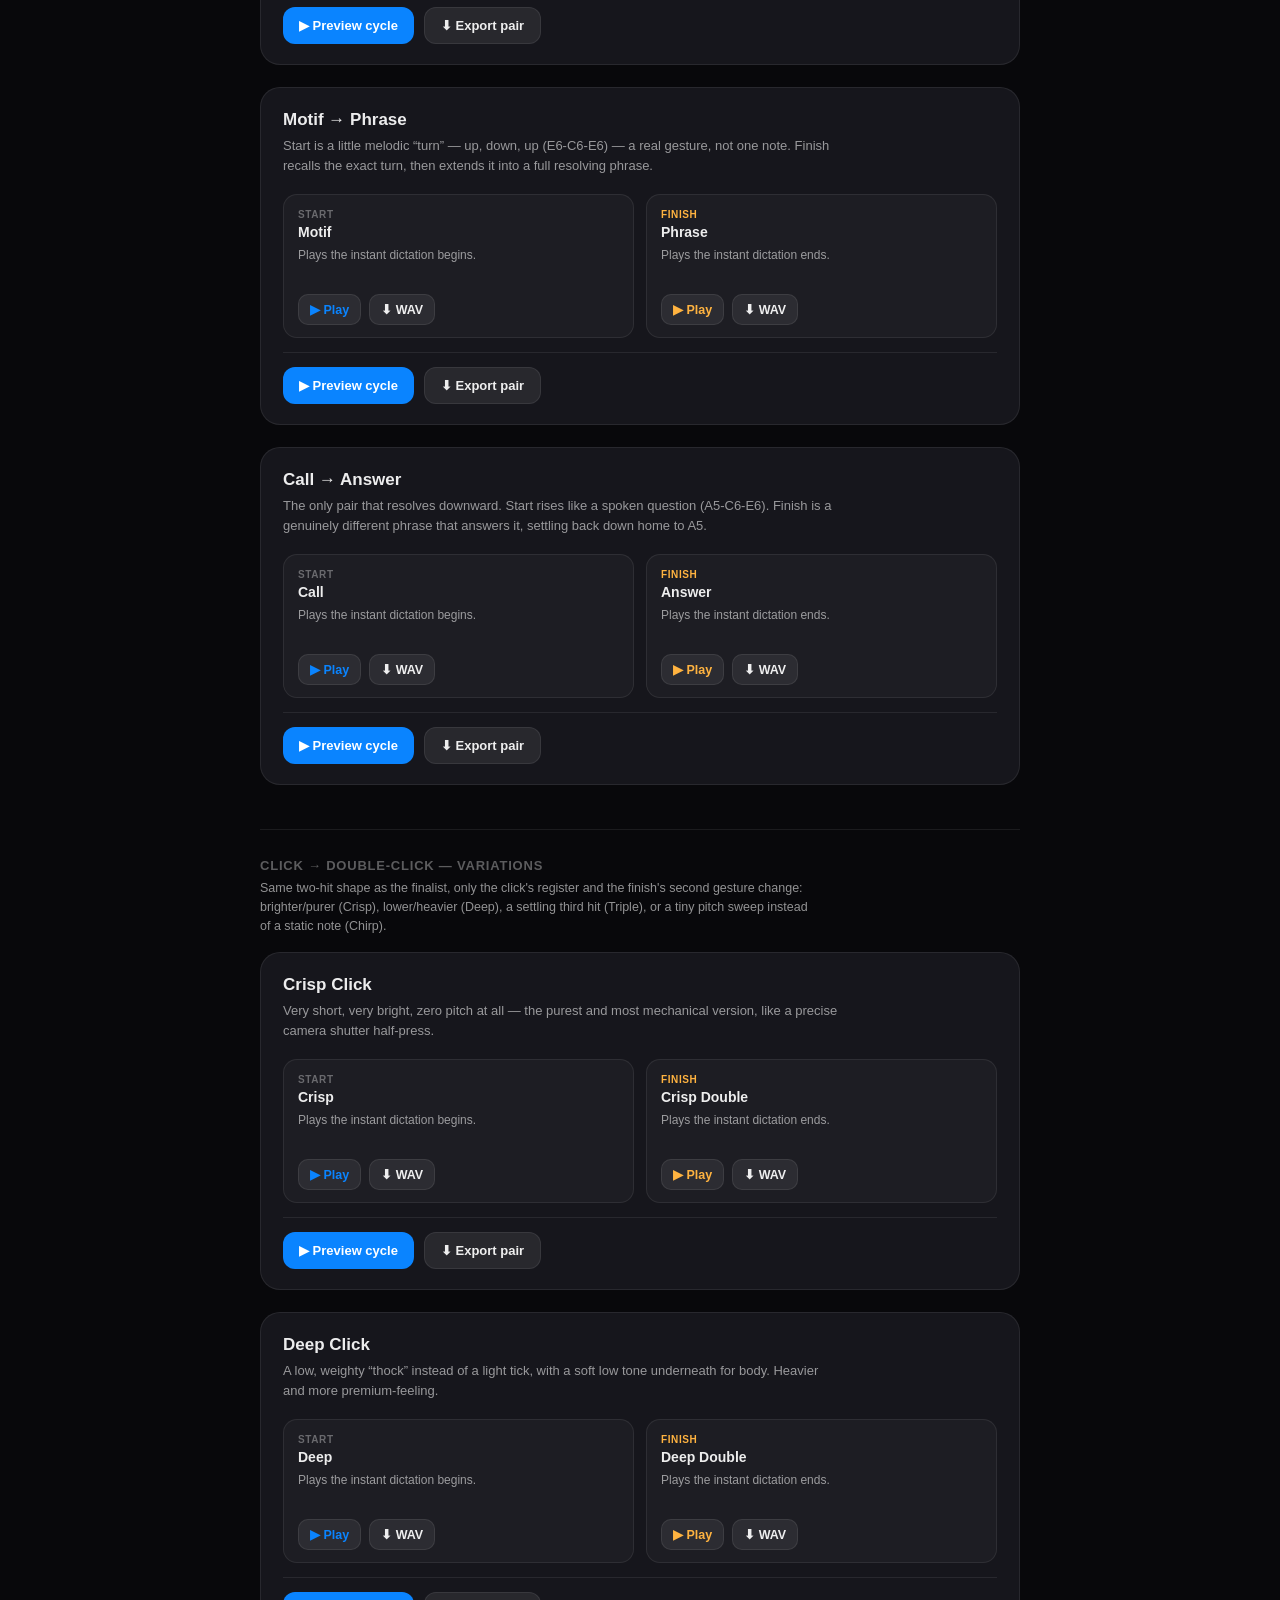
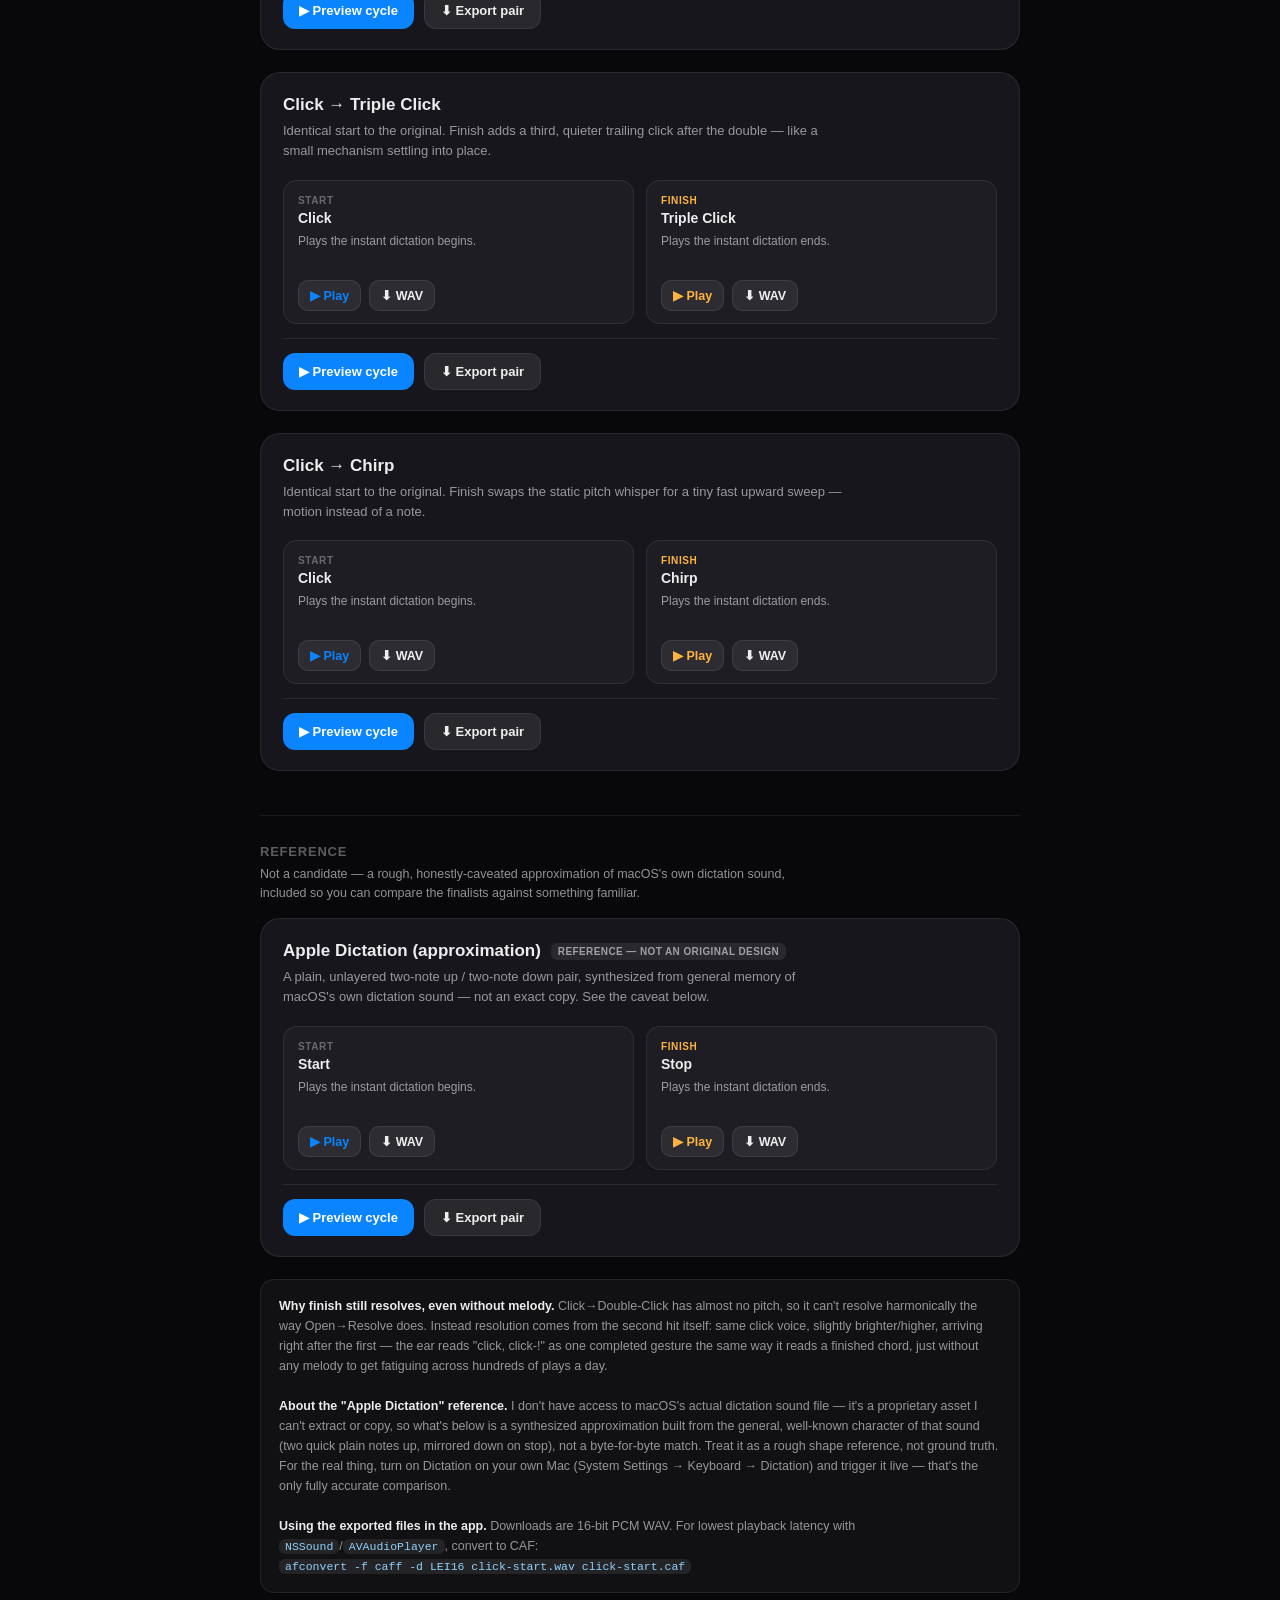
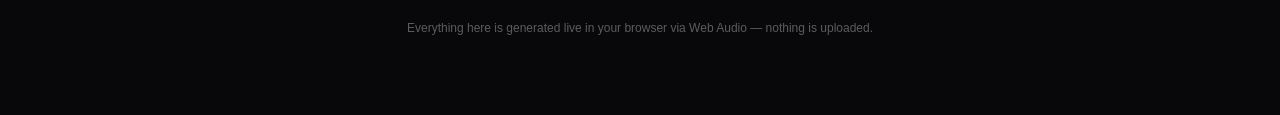
==== commit 15dca1c5: "Rebrand: WhisprStream → Speekium Rename fork-wide: Swift package/module/targets, bundle ids (com.jpt" ====
--- a/sound-design/index.html
+++ b/sound-design/index.html
@@ -3,7 +3,7 @@
 <head>
 <meta charset="UTF-8">
 <meta name="viewport" content="width=device-width, initial-scale=1.0">
-<title>WhisprStream — Dictation Sound Effects</title>
+<title>Speekium — Dictation Sound Effects</title>
 <style>
   :root{
     --accent:#0A84FF;
@@ -129,7 +129,7 @@
 <div class="wrap">
 
   <header>
-    <div class="eyebrow">WhisprStream · Sound Design</div>
+    <div class="eyebrow">Speekium · Sound Design</div>
     <h1>Two finalists, and more like the click</h1>
     <p class="lede">
       Two finalists — <b>Open → Resolve</b> and <b>Click → Double‑Click</b> — plus three new
@@ -647,7 +647,7 @@
   const volumeEl = document.getElementById("volume");
 
   function fname(pairTitle, half) {
-    return "whisprstream-" + pairTitle.toLowerCase().replace(/[^a-z0-9]+/g, "-") + "-" + half + ".wav";
+    return "speekium-" + pairTitle.toLowerCase().replace(/[^a-z0-9]+/g, "-") + "-" + half + ".wav";
   }
 
   function pairCard(key) {
